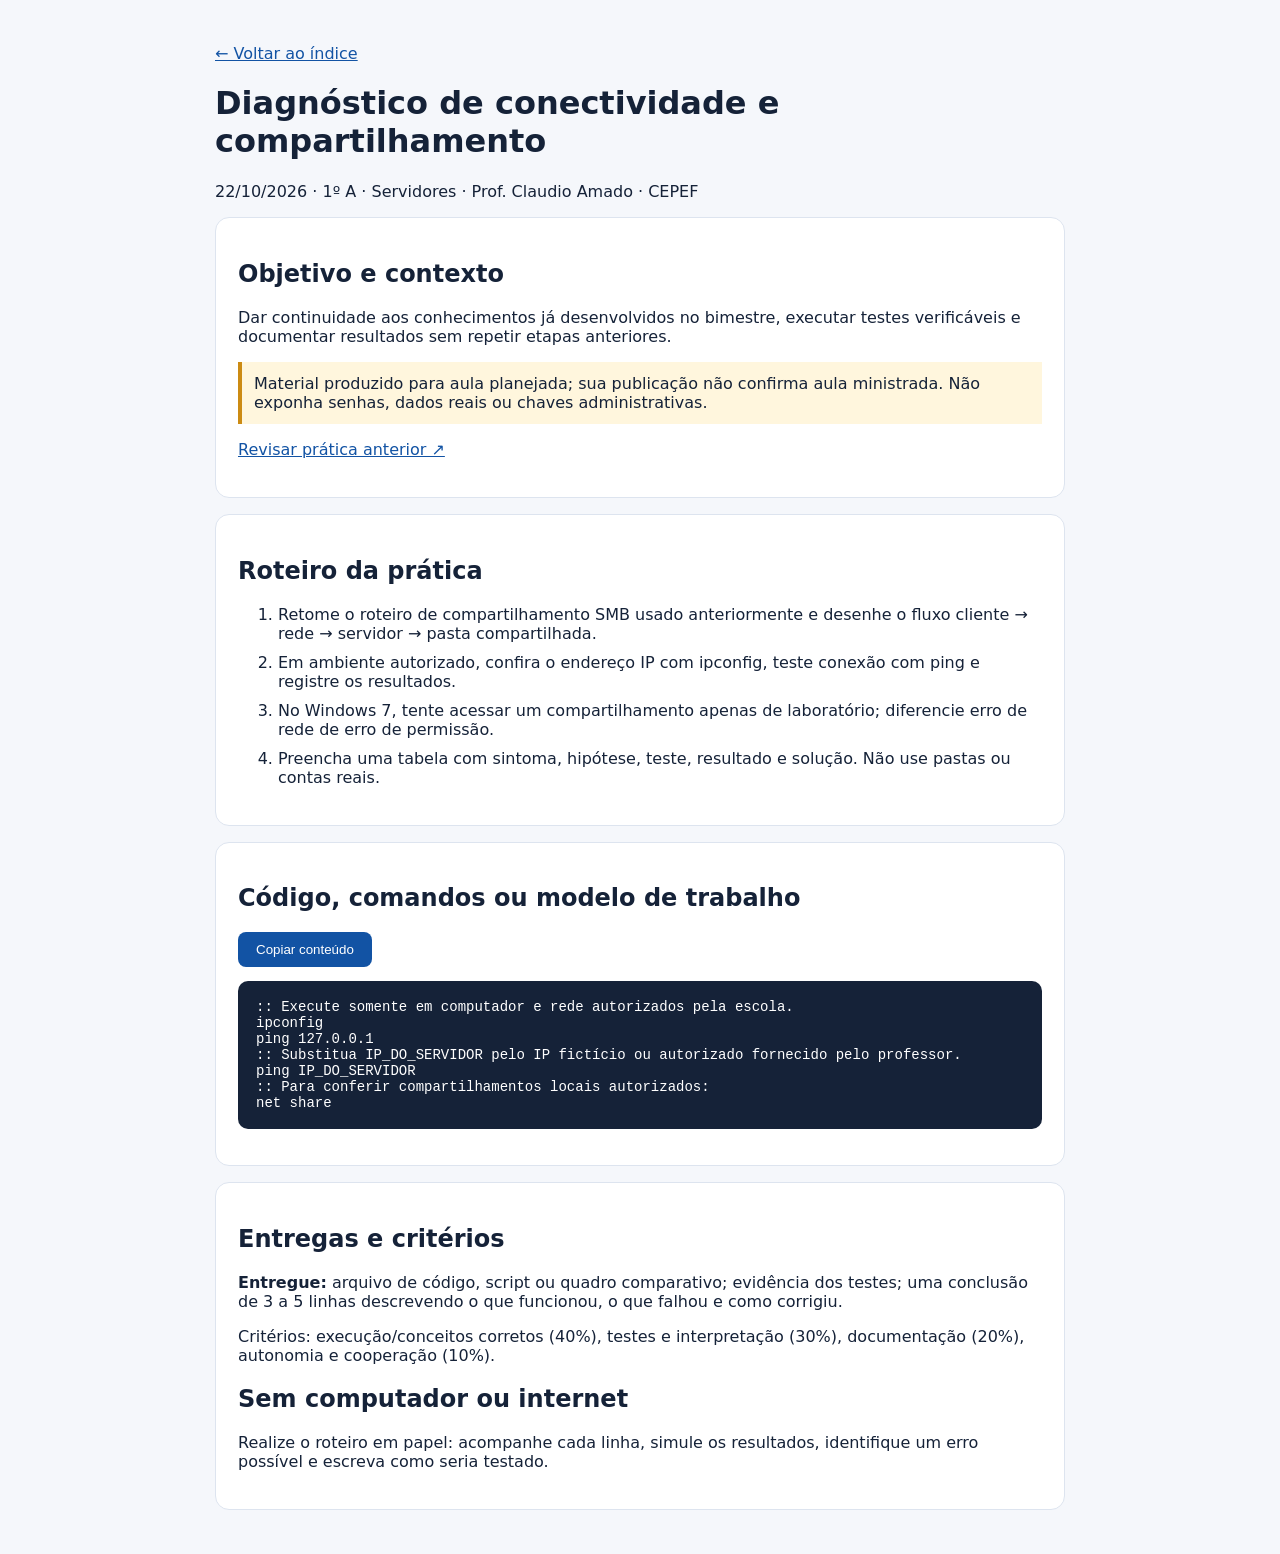
==== aulas/2026-10-22-diagnostico.html @ d8d44d9c "CEPEF: publicar aula prática planejada de 22-23 outubro" ====
<!doctype html><html lang="pt-BR"><head><meta charset="utf-8"><meta name="viewport" content="width=device-width,initial-scale=1"><title>Diagnóstico de conectividade e compartilhamento</title><style>body{font-family:system-ui,sans-serif;background:#f5f7fb;color:#152238;margin:0}main{max-width:850px;margin:auto;padding:28px 18px}section{background:white;padding:22px;border-radius:14px;margin:16px 0;border:1px solid #dde4ef}a{color:#1253a4}li{margin:10px 0}pre{background:#152238;color:#fff;padding:18px;border-radius:10px;white-space:pre-wrap;overflow:auto;font-size:14px}button{padding:10px 18px;background:#1253a4;color:white;border:0;border-radius:8px;cursor:pointer}.note{background:#fff6dd;padding:12px;border-left:4px solid #cc8b13}</style></head><body><main><p><a href="../index.html" onclick="if(history.length>1){history.back();return false}">← Voltar ao índice</a></p><h1>Diagnóstico de conectividade e compartilhamento</h1><p>22/10/2026 · 1º A · Servidores · Prof. Claudio Amado · CEPEF</p><section><h2>Objetivo e contexto</h2><p>Dar continuidade aos conhecimentos já desenvolvidos no bimestre, executar testes verificáveis e documentar resultados sem repetir etapas anteriores.</p><p class="note">Material produzido para aula planejada; sua publicação não confirma aula ministrada. Não exponha senhas, dados reais ou chaves administrativas.</p><p><a href="https://github.com/ccamado/Servidores/blob/main/aulas/2026-10-09-radmin-smb.html" target="_blank" rel="noopener">Revisar prática anterior ↗</a></p></section><section><h2>Roteiro da prática</h2><ol><li>Retome o roteiro de compartilhamento SMB usado anteriormente e desenhe o fluxo cliente → rede → servidor → pasta compartilhada.</li><li>Em ambiente autorizado, confira o endereço IP com ipconfig, teste conexão com ping e registre os resultados.</li><li>No Windows 7, tente acessar um compartilhamento apenas de laboratório; diferencie erro de rede de erro de permissão.</li><li>Preencha uma tabela com sintoma, hipótese, teste, resultado e solução. Não use pastas ou contas reais.</li></ol></section><section><h2>Código, comandos ou modelo de trabalho</h2><button type="button" onclick="navigator.clipboard.writeText(document.querySelector('pre').innerText).then(()=>this.textContent='Copiado!')">Copiar conteúdo</button><pre>:: Execute somente em computador e rede autorizados pela escola.
ipconfig
ping 127.0.0.1
:: Substitua IP_DO_SERVIDOR pelo IP fictício ou autorizado fornecido pelo professor.
ping IP_DO_SERVIDOR
:: Para conferir compartilhamentos locais autorizados:
net share</pre></section><section><h2>Entregas e critérios</h2><p><strong>Entregue:</strong> arquivo de código, script ou quadro comparativo; evidência dos testes; uma conclusão de 3 a 5 linhas descrevendo o que funcionou, o que falhou e como corrigiu.</p><p>Critérios: execução/conceitos corretos (40%), testes e interpretação (30%), documentação (20%), autonomia e cooperação (10%).</p><h2>Sem computador ou internet</h2><p>Realize o roteiro em papel: acompanhe cada linha, simule os resultados, identifique um erro possível e escreva como seria testado.</p></section></main></body></html>
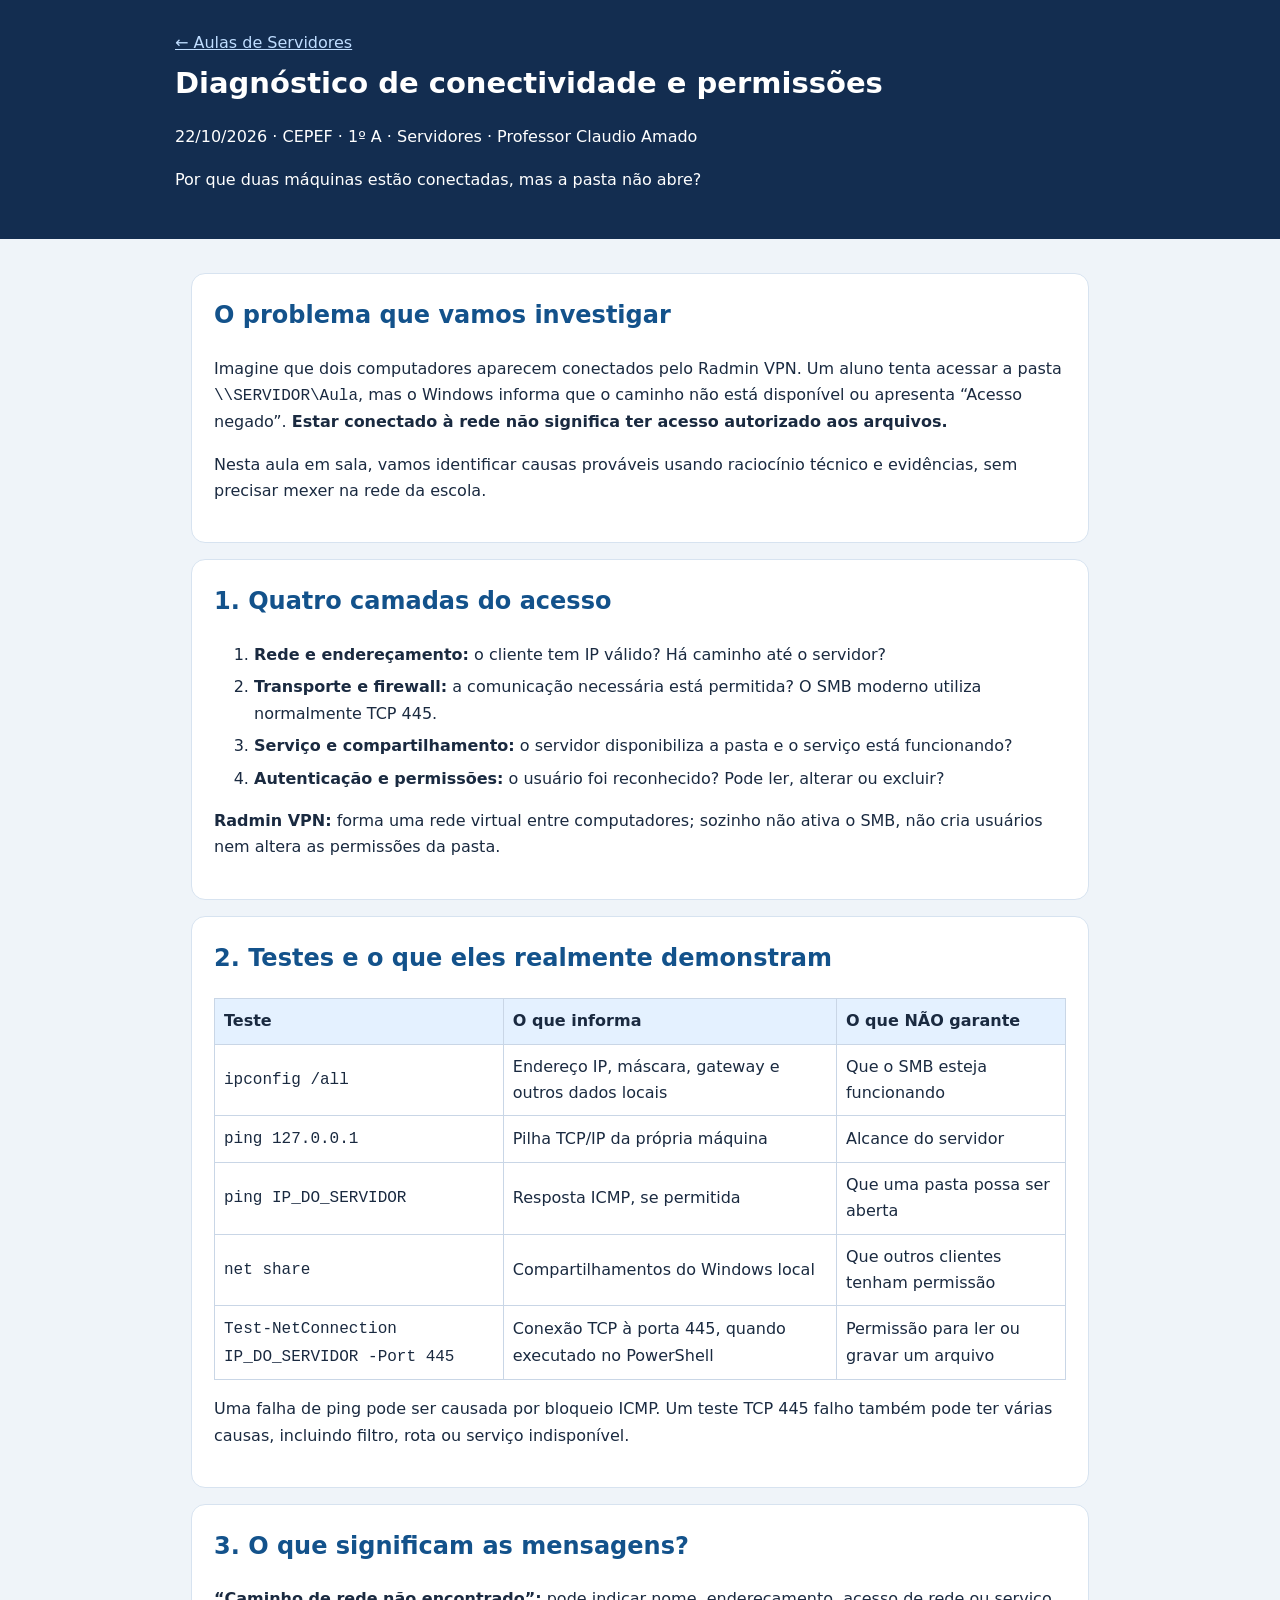
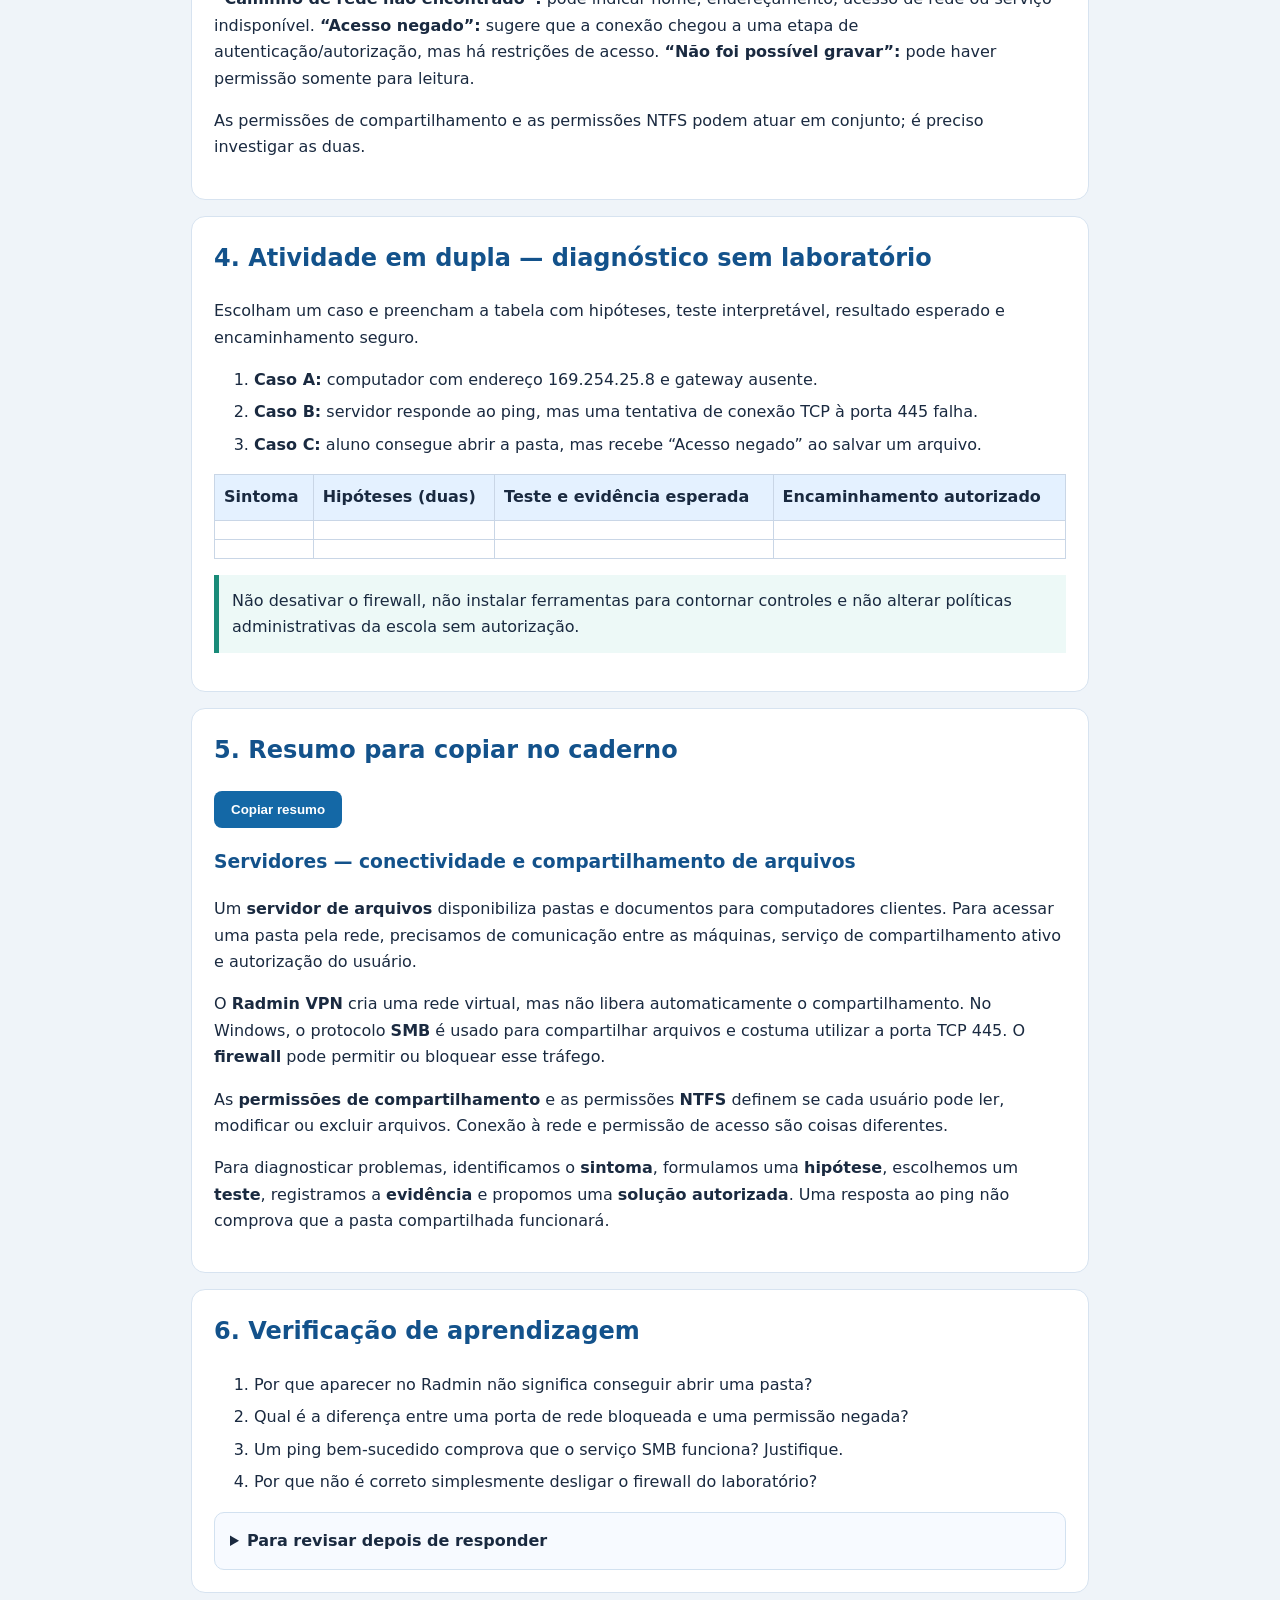
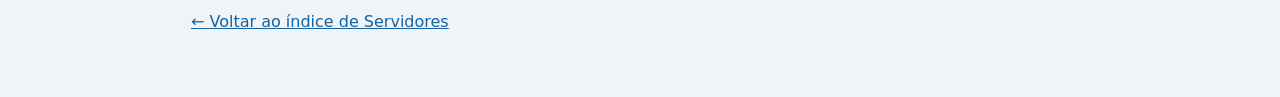
==== commit 1cd1ec3a: "Ajusta aula de Servidores 22/10 para sala: explicacao, casos e resumo para caderno" ====
--- a/aulas/2026-10-22-diagnostico.html
+++ b/aulas/2026-10-22-diagnostico.html
@@ -1,7 +1,9 @@
-<!doctype html><html lang="pt-BR"><head><meta charset="utf-8"><meta name="viewport" content="width=device-width,initial-scale=1"><title>Diagnóstico de conectividade e compartilhamento</title><style>body{font-family:system-ui,sans-serif;background:#f5f7fb;color:#152238;margin:0}main{max-width:850px;margin:auto;padding:28px 18px}section{background:white;padding:22px;border-radius:14px;margin:16px 0;border:1px solid #dde4ef}a{color:#1253a4}li{margin:10px 0}pre{background:#152238;color:#fff;padding:18px;border-radius:10px;white-space:pre-wrap;overflow:auto;font-size:14px}button{padding:10px 18px;background:#1253a4;color:white;border:0;border-radius:8px;cursor:pointer}.note{background:#fff6dd;padding:12px;border-left:4px solid #cc8b13}</style></head><body><main><p><a href="../index.html" onclick="if(history.length>1){history.back();return false}">← Voltar ao índice</a></p><h1>Diagnóstico de conectividade e compartilhamento</h1><p>22/10/2026 · 1º A · Servidores · Prof. Claudio Amado · CEPEF</p><section><h2>Objetivo e contexto</h2><p>Dar continuidade aos conhecimentos já desenvolvidos no bimestre, executar testes verificáveis e documentar resultados sem repetir etapas anteriores.</p><p class="note">Material produzido para aula planejada; sua publicação não confirma aula ministrada. Não exponha senhas, dados reais ou chaves administrativas.</p><p><a href="https://github.com/ccamado/Servidores/blob/main/aulas/2026-10-09-radmin-smb.html" target="_blank" rel="noopener">Revisar prática anterior ↗</a></p></section><section><h2>Roteiro da prática</h2><ol><li>Retome o roteiro de compartilhamento SMB usado anteriormente e desenhe o fluxo cliente → rede → servidor → pasta compartilhada.</li><li>Em ambiente autorizado, confira o endereço IP com ipconfig, teste conexão com ping e registre os resultados.</li><li>No Windows 7, tente acessar um compartilhamento apenas de laboratório; diferencie erro de rede de erro de permissão.</li><li>Preencha uma tabela com sintoma, hipótese, teste, resultado e solução. Não use pastas ou contas reais.</li></ol></section><section><h2>Código, comandos ou modelo de trabalho</h2><button type="button" onclick="navigator.clipboard.writeText(document.querySelector('pre').innerText).then(()=>this.textContent='Copiado!')">Copiar conteúdo</button><pre>:: Execute somente em computador e rede autorizados pela escola.
-ipconfig
-ping 127.0.0.1
-:: Substitua IP_DO_SERVIDOR pelo IP fictício ou autorizado fornecido pelo professor.
-ping IP_DO_SERVIDOR
-:: Para conferir compartilhamentos locais autorizados:
-net share</pre></section><section><h2>Entregas e critérios</h2><p><strong>Entregue:</strong> arquivo de código, script ou quadro comparativo; evidência dos testes; uma conclusão de 3 a 5 linhas descrevendo o que funcionou, o que falhou e como corrigiu.</p><p>Critérios: execução/conceitos corretos (40%), testes e interpretação (30%), documentação (20%), autonomia e cooperação (10%).</p><h2>Sem computador ou internet</h2><p>Realize o roteiro em papel: acompanhe cada linha, simule os resultados, identifique um erro possível e escreva como seria testado.</p></section></main></body></html>+<!doctype html><html lang="pt-BR"><head><meta charset="utf-8"><meta name="viewport" content="width=device-width,initial-scale=1"><title>22/10 — Diagnóstico de rede e permissões | Servidores 1º A</title>
+<style>*{box-sizing:border-box}body{font:16px/1.65 system-ui,Arial;color:#1a2a40;background:#eff4f9;margin:0}header{background:#132d50;color:white;padding:30px 20px}header .wrap,main{max-width:930px;margin:auto}header h1{margin:4px 0 9px;font-size:29px}main{padding:18px 16px 50px}section{background:white;padding:22px;border:1px solid #d7e3f0;border-radius:14px;margin:16px 0}h2{color:#13528b;margin-top:0}h3{color:#13528b}pre{background:#14263f;color:#f1f8ff;padding:18px;border-radius:10px;overflow:auto}table{border-collapse:collapse;width:100%}th,td{border:1px solid #c9d6e6;padding:9px;text-align:left}th{background:#e4f1ff}a{color:#1463a3}button{border:0;border-radius:8px;background:#1468a6;color:white;padding:11px 17px;cursor:pointer;font-weight:700}.note{background:#edf9f7;border-left:5px solid #198b79;padding:13px}li{margin:6px 0}details{background:#f7faff;padding:15px;border-radius:10px;border:1px solid #d2e1f0}summary{cursor:pointer;font-weight:800}</style></head><body><header><div class="wrap"><a style="color:#bfddff" href="../index.html">← Aulas de Servidores</a><h1>Diagnóstico de conectividade e permissões</h1><p>22/10/2026 · CEPEF · 1º A · Servidores · Professor Claudio Amado</p><p>Por que duas máquinas estão conectadas, mas a pasta não abre?</p></div></header><main>
+<section><h2>O problema que vamos investigar</h2><p>Imagine que dois computadores aparecem conectados pelo Radmin VPN. Um aluno tenta acessar a pasta <code>\\SERVIDOR\Aula</code>, mas o Windows informa que o caminho não está disponível ou apresenta “Acesso negado”. <strong>Estar conectado à rede não significa ter acesso autorizado aos arquivos.</strong></p><p>Nesta aula em sala, vamos identificar causas prováveis usando raciocínio técnico e evidências, sem precisar mexer na rede da escola.</p></section>
+<section><h2>1. Quatro camadas do acesso</h2><ol><li><strong>Rede e endereçamento:</strong> o cliente tem IP válido? Há caminho até o servidor?</li><li><strong>Transporte e firewall:</strong> a comunicação necessária está permitida? O SMB moderno utiliza normalmente TCP 445.</li><li><strong>Serviço e compartilhamento:</strong> o servidor disponibiliza a pasta e o serviço está funcionando?</li><li><strong>Autenticação e permissões:</strong> o usuário foi reconhecido? Pode ler, alterar ou excluir?</li></ol><p><strong>Radmin VPN:</strong> forma uma rede virtual entre computadores; sozinho não ativa o SMB, não cria usuários nem altera as permissões da pasta.</p></section>
+<section><h2>2. Testes e o que eles realmente demonstram</h2><table><thead><tr><th>Teste</th><th>O que informa</th><th>O que NÃO garante</th></tr></thead><tbody><tr><td><code>ipconfig /all</code></td><td>Endereço IP, máscara, gateway e outros dados locais</td><td>Que o SMB esteja funcionando</td></tr><tr><td><code>ping 127.0.0.1</code></td><td>Pilha TCP/IP da própria máquina</td><td>Alcance do servidor</td></tr><tr><td><code>ping IP_DO_SERVIDOR</code></td><td>Resposta ICMP, se permitida</td><td>Que uma pasta possa ser aberta</td></tr><tr><td><code>net share</code></td><td>Compartilhamentos do Windows local</td><td>Que outros clientes tenham permissão</td></tr><tr><td><code>Test-NetConnection IP_DO_SERVIDOR -Port 445</code></td><td>Conexão TCP à porta 445, quando executado no PowerShell</td><td>Permissão para ler ou gravar um arquivo</td></tr></tbody></table><p>Uma falha de ping pode ser causada por bloqueio ICMP. Um teste TCP 445 falho também pode ter várias causas, incluindo filtro, rota ou serviço indisponível.</p></section>
+<section><h2>3. O que significam as mensagens?</h2><p><strong>“Caminho de rede não encontrado”:</strong> pode indicar nome, endereçamento, acesso de rede ou serviço indisponível. <strong>“Acesso negado”:</strong> sugere que a conexão chegou a uma etapa de autenticação/autorização, mas há restrições de acesso. <strong>“Não foi possível gravar”:</strong> pode haver permissão somente para leitura.</p><p>As permissões de compartilhamento e as permissões NTFS podem atuar em conjunto; é preciso investigar as duas.</p></section>
+<section><h2>4. Atividade em dupla — diagnóstico sem laboratório</h2><p>Escolham um caso e preencham a tabela com hipóteses, teste interpretável, resultado esperado e encaminhamento seguro.</p><ol><li><strong>Caso A:</strong> computador com endereço 169.254.25.8 e gateway ausente.</li><li><strong>Caso B:</strong> servidor responde ao ping, mas uma tentativa de conexão TCP à porta 445 falha.</li><li><strong>Caso C:</strong> aluno consegue abrir a pasta, mas recebe “Acesso negado” ao salvar um arquivo.</li></ol><table><thead><tr><th>Sintoma</th><th>Hipóteses (duas)</th><th>Teste e evidência esperada</th><th>Encaminhamento autorizado</th></tr></thead><tbody><tr><td> </td><td> </td><td> </td><td> </td></tr><tr><td> </td><td> </td><td> </td><td> </td></tr></tbody></table><p class="note">Não desativar o firewall, não instalar ferramentas para contornar controles e não alterar políticas administrativas da escola sem autorização.</p></section>
+<section><h2>5. Resumo para copiar no caderno</h2><button onclick="copiarResumo(this)">Copiar resumo</button><div id="resumo"><h3>Servidores — conectividade e compartilhamento de arquivos</h3><p>Um <strong>servidor de arquivos</strong> disponibiliza pastas e documentos para computadores clientes. Para acessar uma pasta pela rede, precisamos de comunicação entre as máquinas, serviço de compartilhamento ativo e autorização do usuário.</p><p>O <strong>Radmin VPN</strong> cria uma rede virtual, mas não libera automaticamente o compartilhamento. No Windows, o protocolo <strong>SMB</strong> é usado para compartilhar arquivos e costuma utilizar a porta TCP 445. O <strong>firewall</strong> pode permitir ou bloquear esse tráfego.</p><p>As <strong>permissões de compartilhamento</strong> e as permissões <strong>NTFS</strong> definem se cada usuário pode ler, modificar ou excluir arquivos. Conexão à rede e permissão de acesso são coisas diferentes.</p><p>Para diagnosticar problemas, identificamos o <strong>sintoma</strong>, formulamos uma <strong>hipótese</strong>, escolhemos um <strong>teste</strong>, registramos a <strong>evidência</strong> e propomos uma <strong>solução autorizada</strong>. Uma resposta ao ping não comprova que a pasta compartilhada funcionará.</p></div></section>
+<section><h2>6. Verificação de aprendizagem</h2><ol><li>Por que aparecer no Radmin não significa conseguir abrir uma pasta?</li><li>Qual é a diferença entre uma porta de rede bloqueada e uma permissão negada?</li><li>Um ping bem-sucedido comprova que o serviço SMB funciona? Justifique.</li><li>Por que não é correto simplesmente desligar o firewall do laboratório?</li></ol><details><summary>Para revisar depois de responder</summary><p>O Radmin trata da conexão virtual, não das permissões SMB. Uma porta bloqueada afeta a comunicação; permissão negada impede a operação do usuário. Ping verifica ICMP, não acesso ao SMB. O firewall protege a rede institucional e mudanças exigem autorização.</p></details></section><p><a href="../index.html">← Voltar ao índice de Servidores</a></p></main><script>function copiarResumo(b){navigator.clipboard.writeText(document.getElementById('resumo').innerText).then(()=>{b.textContent='Resumo copiado!'}).catch(()=>alert('Selecione o resumo e copie manualmente.'))}</script></body></html>
